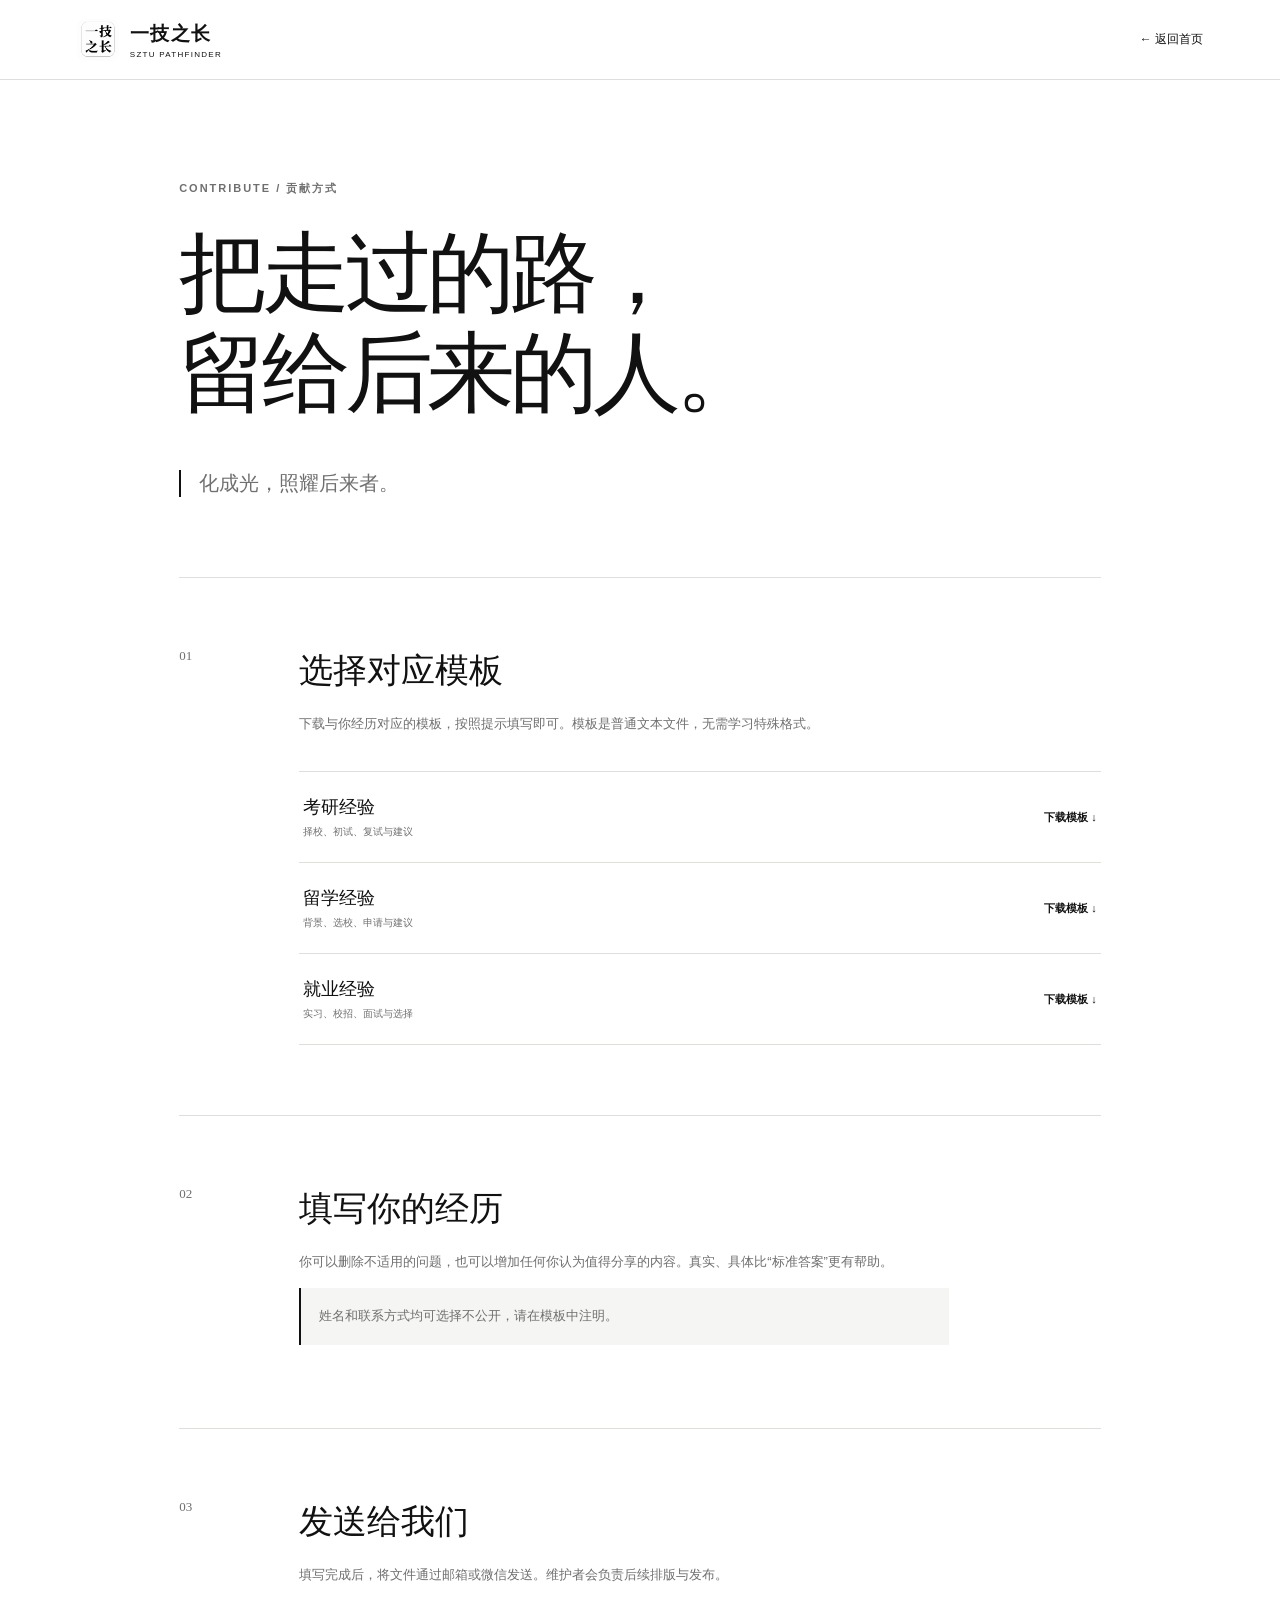
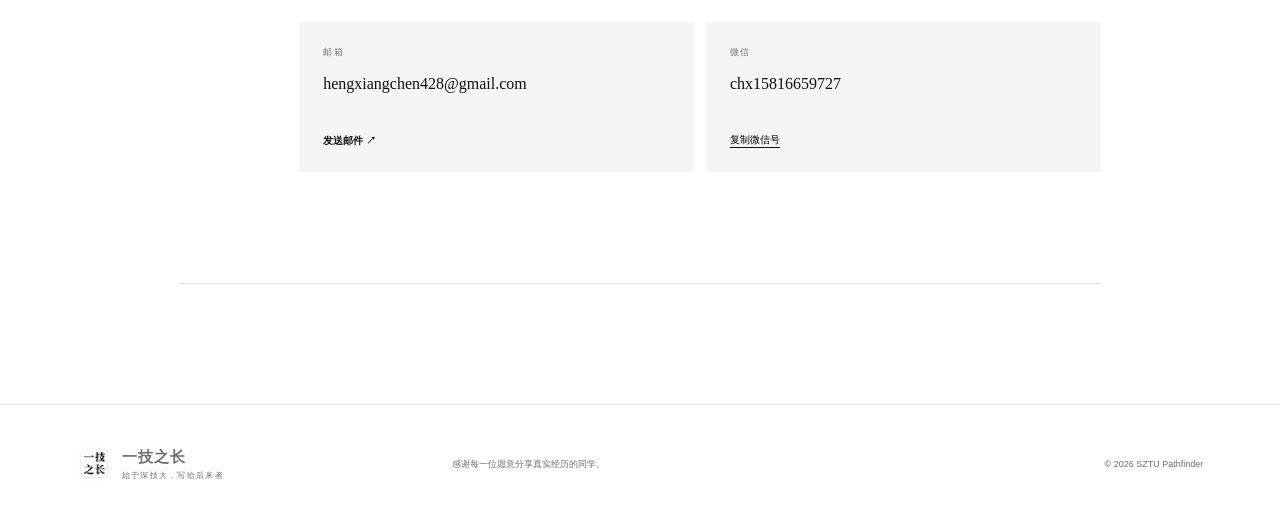
==== contribute.html @ 1d3e6bf2 "initial push" ====
<!doctype html>
<html lang="zh-CN">
<head>
  <meta charset="UTF-8">
  <meta name="viewport" content="width=device-width, initial-scale=1.0">
  <meta name="description" content="向一技之长投稿你的升学或就业经验。">
  <title>分享经验 · 一技之长</title>
  <link rel="stylesheet" href="styles.css">
</head>
<body>
  <header class="site-header">
    <a class="brand" href="index.html" aria-label="返回首页">
      <img class="brand-mark" src="一技之长.png" alt="">
      <span><b>一技之长</b><small>SZTU PATHFINDER</small></span>
    </a>
    <a class="back-link" href="index.html">← 返回首页</a>
  </header>

  <main class="submit-page">
    <section class="submit-intro">
      <p class="section-index">CONTRIBUTE / 贡献方式</p>
      <h1>把走过的路，<br>留给后来的人。</h1>
      <blockquote>化成光，照耀后来者。</blockquote>
    </section>

    <section class="submit-content">
      <div class="submit-step">
        <span>01</span>
        <div>
          <h2>选择对应模板</h2>
          <p>下载与你经历对应的模板，按照提示填写即可。模板是普通文本文件，无需学习特殊格式。</p>
          <div class="template-list">
            <a href="templates/考研经验分享模板.txt" download><span><b>考研经验</b><small>择校、初试、复试与建议</small></span><strong>下载模板 ↓</strong></a>
            <a href="templates/留学经验分享模板.txt" download><span><b>留学经验</b><small>背景、选校、申请与建议</small></span><strong>下载模板 ↓</strong></a>
            <a href="templates/就业经验分享模板.txt" download><span><b>就业经验</b><small>实习、校招、面试与选择</small></span><strong>下载模板 ↓</strong></a>
          </div>
        </div>
      </div>

      <div class="submit-step">
        <span>02</span>
        <div>
          <h2>填写你的经历</h2>
          <p>你可以删除不适用的问题，也可以增加任何你认为值得分享的内容。真实、具体比“标准答案”更有帮助。</p>
          <p class="privacy-note">姓名和联系方式均可选择不公开，请在模板中注明。</p>
        </div>
      </div>

      <div class="submit-step contact-step">
        <span>03</span>
        <div>
          <h2>发送给我们</h2>
          <p>填写完成后，将文件通过邮箱或微信发送。维护者会负责后续排版与发布。</p>
          <div class="contact-options">
            <a href="mailto:hengxiangchen428@gmail.com"><small>邮箱</small><b>hengxiangchen428@gmail.com</b><strong>发送邮件 ↗</strong></a>
            <div><small>微信</small><b>chx15816659727</b><button type="button" id="copy-wechat">复制微信号</button></div>
          </div>
          <p class="copy-status" id="copy-status" role="status" aria-live="polite"></p>
        </div>
      </div>
    </section>
  </main>
  <footer><div class="footer-brand"><img class="brand-mark" src="一技之长.png" alt=""><span><b>一技之长</b><small>始于深技大，写给后来者</small></span></div><p>感谢每一位愿意分享真实经历的同学。</p><p>© 2026 SZTU Pathfinder</p></footer>
  <script>
    const copyButton = document.querySelector('#copy-wechat');
    const copyStatus = document.querySelector('#copy-status');
    copyButton.addEventListener('click', async () => {
      try {
        await navigator.clipboard.writeText('chx15816659727');
        copyStatus.textContent = '微信号已复制。';
      } catch (error) {
        copyStatus.textContent = '请手动复制：chx15816659727';
      }
    });
  </script>
</body>
</html>
---- styles.css ----
:root{--ink:#111;--muted:#6f6f6f;--paper:#fff;--soft:#f5f5f3;--line:#dededb}
*{box-sizing:border-box}html{scroll-behavior:smooth}body{margin:0;background:var(--paper);color:var(--ink);font-family:"Microsoft YaHei","PingFang SC",sans-serif}a{color:inherit;text-decoration:none}button{font:inherit}.site-header{height:80px;padding:0 clamp(22px,6vw,96px);display:flex;align-items:center;justify-content:space-between;border-bottom:1px solid var(--line);position:relative;z-index:10;background:#fff}.brand,.footer-brand{display:flex;align-items:center;gap:11px}.brand-mark{width:42px;height:42px;object-fit:cover;border-radius:9px}.brand b,.footer-brand b{display:block;font-family:serif;font-size:19px;letter-spacing:.08em}.brand small,.footer-brand small{display:block;font-size:8px;letter-spacing:.16em;margin-top:3px}.site-header nav{display:flex;align-items:center;gap:32px;font-size:13px}.site-header nav a{transition:opacity .2s}.site-header nav a:hover{opacity:.5}.nav-cta{color:#fff;background:#111;padding:12px 18px}.menu-button{display:none;background:none;border:0}.hero{min-height:650px;padding:80px clamp(22px,8vw,128px);display:grid;grid-template-columns:1.15fr .65fr;gap:10vw;align-items:center}.eyebrow,.section-index{font-size:11px;letter-spacing:.18em;font-weight:bold}.eyebrow{display:flex;align-items:center;gap:10px}.eyebrow span{width:26px;height:1px;background:#111}h1{font-family:"STSong","SimSun",serif;font-size:clamp(48px,6.2vw,86px);font-weight:500;line-height:1.14;letter-spacing:-.06em;margin:28px 0}h1 em{font-style:normal}.lead{max-width:600px;font-size:16px;line-height:1.95;color:var(--muted)}.hero-actions{display:flex;align-items:center;gap:28px;margin-top:38px}.primary-button{display:inline-flex;align-items:center;justify-content:space-between;gap:38px;min-width:170px;padding:16px 19px;background:#111;color:#fff;font-size:13px;font-weight:bold}.record-count{font-size:11px;color:var(--muted)}.record-count b{font-family:Georgia,serif;font-size:20px;color:#111;margin-right:4px}.hero-visual{align-self:stretch;display:flex;flex-direction:column;justify-content:center}.hero-visual img{width:min(100%,330px);aspect-ratio:1;object-fit:cover;border-radius:22%;filter:grayscale(1)}.hero-visual p{font:14px/1.7 serif;margin:22px 0 0;padding-top:18px;border-top:1px solid var(--line)}.hero-visual p span{display:block;font:8px sans-serif;letter-spacing:.2em;color:var(--muted);margin-bottom:8px}.paths,.stories{padding:95px clamp(22px,8vw,128px)}.paths{background:var(--soft)}.section-heading{display:flex;align-items:end;justify-content:space-between;margin-bottom:42px}.section-heading h2{font-family:"STSong","SimSun",serif;font-size:clamp(34px,4vw,48px);font-weight:500;margin:10px 0 0}.section-heading>p{max-width:310px;font-size:12px;line-height:1.8;color:var(--muted)}.section-index{color:var(--muted)}.path-grid{display:grid;grid-template-columns:repeat(3,1fr);border-top:1px solid #aaa}.path-card{min-height:315px;padding:25px 28px;position:relative;display:flex;flex-direction:column;border-right:1px solid #c9c9c6;transition:background .2s}.path-card:first-child{border-left:1px solid #c9c9c6}.path-card:hover{background:#fff}.path-number{font:11px Georgia,serif;color:var(--muted)}.path-icon{display:grid;place-items:center;width:64px;height:64px;border:1px solid #aaa;border-radius:50%;font:27px serif;margin:auto}.path-card h3{font:25px serif;margin:0 0 8px}.path-card p{font-size:12px;color:var(--muted);margin:0}.path-card b{position:absolute;right:28px;bottom:26px;font-size:10px}.stories{background:#fff}.filters{display:flex;gap:4px}.filters button{border:1px solid var(--line);background:transparent;padding:8px 16px;cursor:pointer;font-size:11px}.filters button.active{background:#111;color:#fff}.story-grid{display:grid;grid-template-columns:1.2fr 1fr 1fr;border-top:1px solid var(--line);border-left:1px solid var(--line)}.story-card{border-right:1px solid var(--line);border-bottom:1px solid var(--line);padding:25px;min-height:370px;display:flex;flex-direction:column;background:#fff;transition:background .2s}.story-card:hover{background:var(--soft)}.card-top{display:flex;justify-content:space-between;font-size:9px;color:var(--muted)}.tag{color:#111;font-weight:bold}.story-card h3{font:23px/1.5 serif;margin:42px 0 16px}.story-card p{font-size:12px;line-height:1.8;color:var(--muted)}.profile{display:flex;align-items:center;gap:10px;margin-top:auto;padding-top:20px;border-top:1px solid var(--line)}.avatar{width:34px;height:34px;border-radius:50%;display:grid;place-items:center;background:#222;color:#fff}.blue-avatar,.green-avatar{background:#555}.profile b,.profile small{display:block}.profile b{font-size:11px}.profile small{font-size:9px;color:var(--muted);margin-top:4px}.arrow{margin-left:auto}.more-button{display:block;margin:32px auto 0;padding:13px 22px;background:#fff;border:1px solid #111;cursor:pointer}.empty-state{text-align:center;padding:50px}.manifesto{padding:105px 15%;background:#111;color:#fff;display:flex;align-items:end;justify-content:space-between}.manifesto>p{font:clamp(35px,5vw,62px)/1.42 serif;margin:0}.manifesto div{text-align:right;font-size:10px;letter-spacing:.1em;color:#aaa}.manifesto div span,.manifesto div b{display:block}.manifesto div b{margin-top:6px;color:#fff}.contribute{padding:95px clamp(22px,8vw,128px);background:var(--soft);display:grid;grid-template-columns:1.1fr .9fr;gap:9vw}.contribute h2{font:clamp(36px,4.5vw,56px)/1.35 serif;margin:15px 0}.contribute-copy p{font-size:13px;line-height:1.9;color:var(--muted)}.primary-button.light{margin:18px 0}.contribute-copy small{display:block;color:var(--muted)}footer{padding:42px clamp(22px,6vw,96px);display:grid;grid-template-columns:1fr 1fr 1fr;align-items:center;border-top:1px solid var(--line);font-size:9px;color:var(--muted)}footer>p:last-child{text-align:right}.footer-brand .brand-mark{width:34px;height:34px;border-radius:7px}.footer-brand b{font-size:15px}.footer-brand small{font-size:8px}.story-card[hidden]{display:none}
@media(max-width:800px){.site-header{height:70px}.menu-button{display:block}.site-header nav{display:none;position:absolute;top:70px;left:0;right:0;padding:22px;background:#fff;border-bottom:1px solid var(--line);flex-direction:column;align-items:stretch}.site-header nav.open{display:flex}.hero{grid-template-columns:1fr;padding-top:55px;gap:55px}.hero-visual{align-items:flex-start}.hero-visual img{width:210px}.path-grid,.story-grid{grid-template-columns:1fr}.path-card{min-height:250px;border-left:1px solid #c9c9c6;border-bottom:1px solid #c9c9c6}.section-heading{align-items:start;flex-direction:column;gap:24px}.story-heading{margin-bottom:28px}.filters{flex-wrap:wrap}.manifesto{padding:75px 24px;display:block}.manifesto div{text-align:left;margin-top:42px}.contribute{grid-template-columns:1fr}.hero-actions{align-items:flex-start;flex-direction:column}.paths,.stories{padding-top:70px;padding-bottom:70px}footer{grid-template-columns:1fr;gap:24px}footer>p:last-child{text-align:left}}
@media(prefers-reduced-motion:reduce){html{scroll-behavior:auto}}
.back-link{font-size:12px}.submit-page{padding:90px clamp(22px,14vw,220px) 120px}.submit-intro{padding-bottom:80px;border-bottom:1px solid var(--line)}.submit-intro h1{font-size:clamp(48px,7vw,88px);margin-bottom:45px}.submit-intro blockquote{margin:0;padding-left:18px;border-left:2px solid #111;font:20px serif;color:var(--muted)}.submit-content{max-width:980px}.submit-step{display:grid;grid-template-columns:90px 1fr;gap:30px;padding:70px 0;border-bottom:1px solid var(--line)}.submit-step>span{font:13px Georgia,serif;color:var(--muted)}.submit-step h2{font:34px serif;margin:0 0 18px}.submit-step p{font-size:13px;line-height:1.9;color:var(--muted);max-width:650px}.template-list{margin-top:35px;border-top:1px solid var(--line)}.template-list a{display:flex;align-items:center;justify-content:space-between;padding:23px 4px;border-bottom:1px solid var(--line);transition:padding .2s,background .2s}.template-list a:hover{padding-left:16px;padding-right:16px;background:var(--soft)}.template-list b,.template-list small{display:block}.template-list b{font:18px serif}.template-list small{font-size:10px;color:var(--muted);margin-top:6px}.template-list strong{font-size:11px}.privacy-note{padding:16px 18px;border-left:2px solid #111;background:var(--soft)}.contact-options{display:grid;grid-template-columns:1fr 1fr;gap:12px;margin-top:35px}.contact-options>a,.contact-options>div{min-height:150px;padding:24px;background:var(--soft);display:flex;flex-direction:column;align-items:flex-start}.contact-options small{font-size:9px;letter-spacing:.15em;color:var(--muted)}.contact-options b{font:16px serif;margin:16px 0 auto;word-break:break-all}.contact-options strong,.contact-options button{font-size:10px}.contact-options button{padding:0;border:0;border-bottom:1px solid #111;background:none;cursor:pointer}.copy-status{min-height:20px;margin-top:10px!important;font-size:11px!important}
@media(max-width:800px){.submit-page{padding-top:60px;padding-bottom:80px}.submit-intro{padding-bottom:55px}.submit-step{grid-template-columns:1fr;gap:18px;padding:50px 0}.submit-step h2{font-size:29px}.contact-options{grid-template-columns:1fr}.template-list a{gap:20px}.template-list strong{white-space:nowrap}}
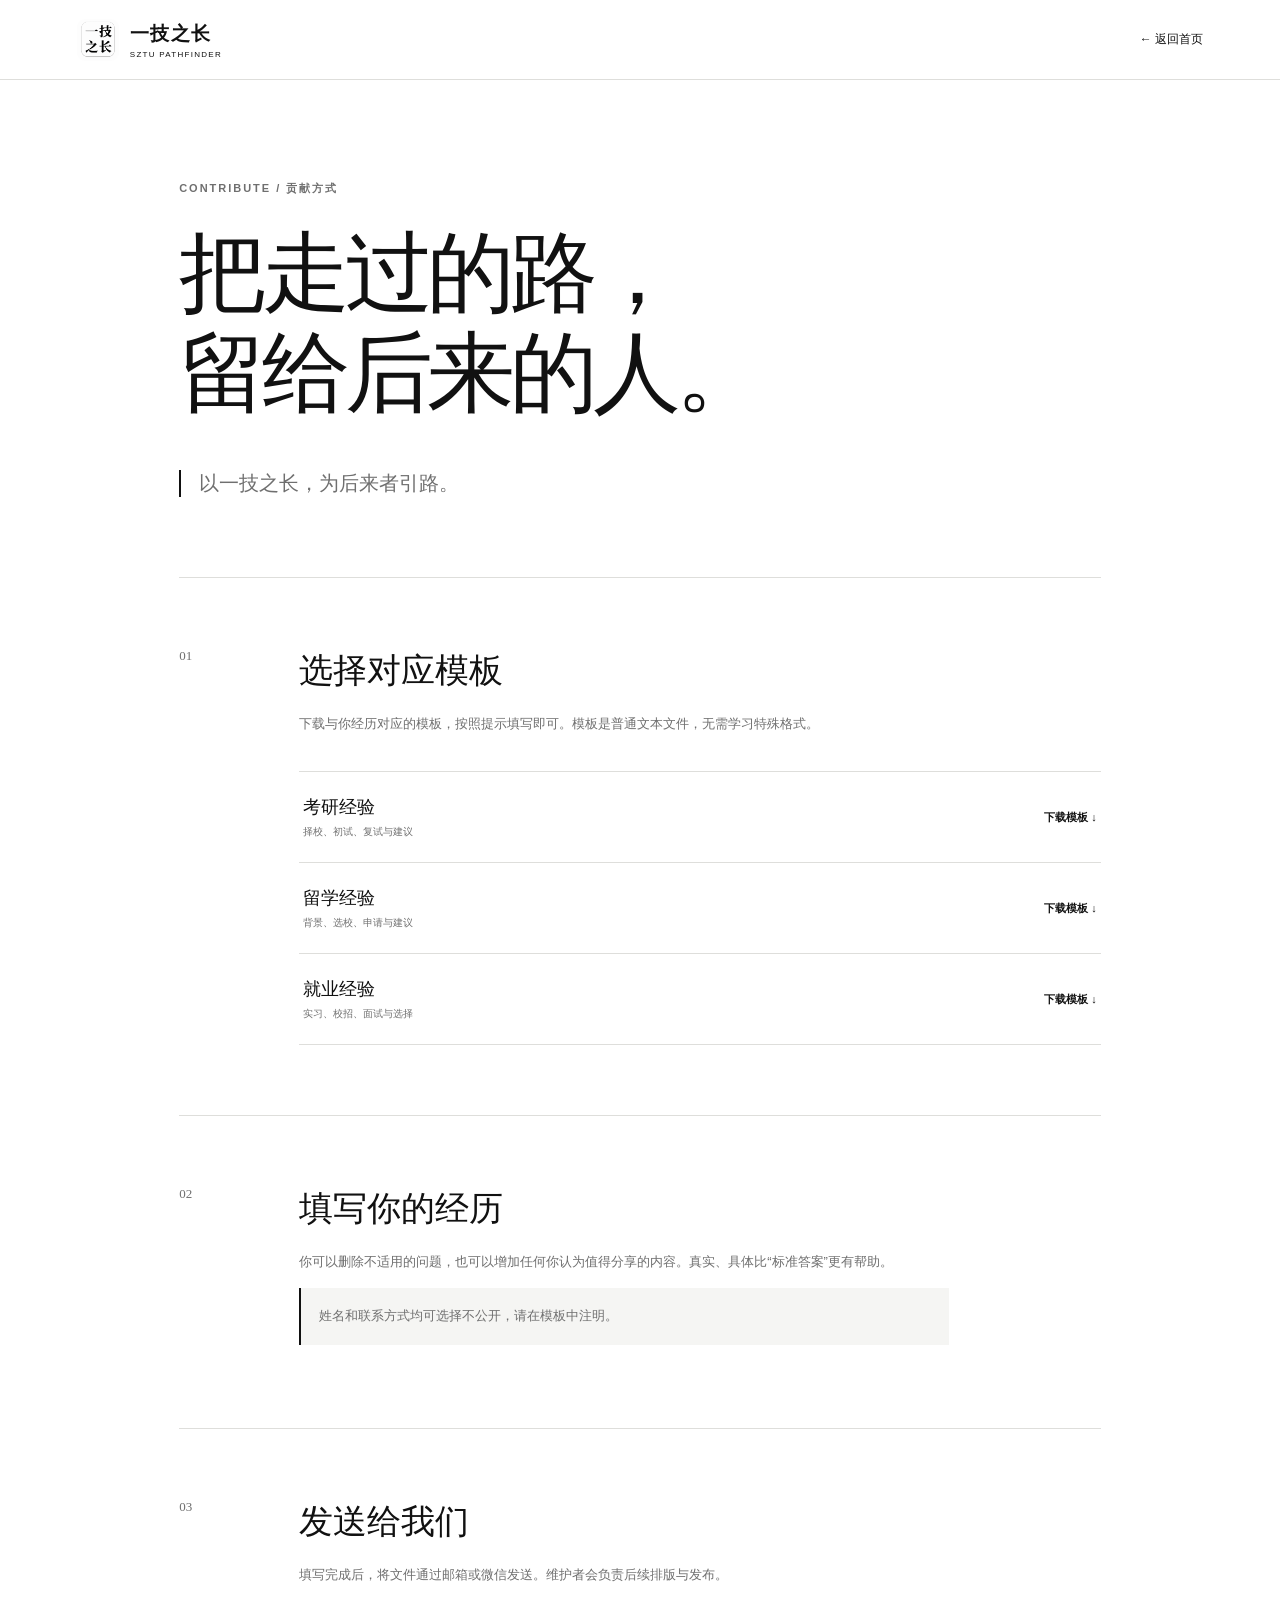
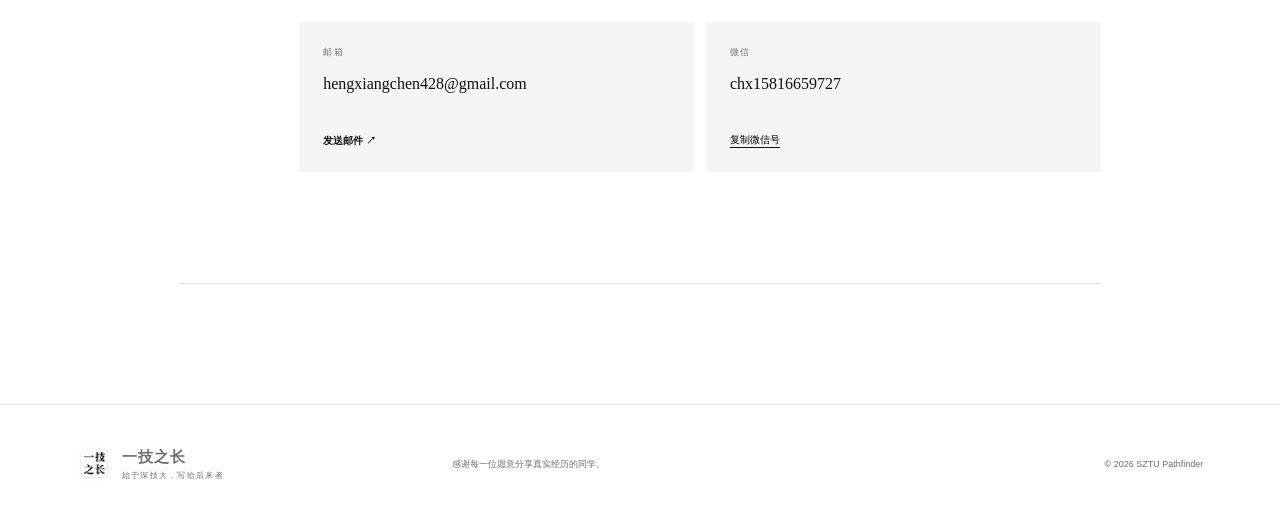
==== commit 86392160: "initial push" ====
--- a/contribute.html
+++ b/contribute.html
@@ -20,7 +20,7 @@
     <section class="submit-intro">
       <p class="section-index">CONTRIBUTE / 贡献方式</p>
       <h1>把走过的路，<br>留给后来的人。</h1>
-      <blockquote>化成光，照耀后来者。</blockquote>
+      <blockquote>以一技之长，为后来者引路。</blockquote>
     </section>
 
     <section class="submit-content">
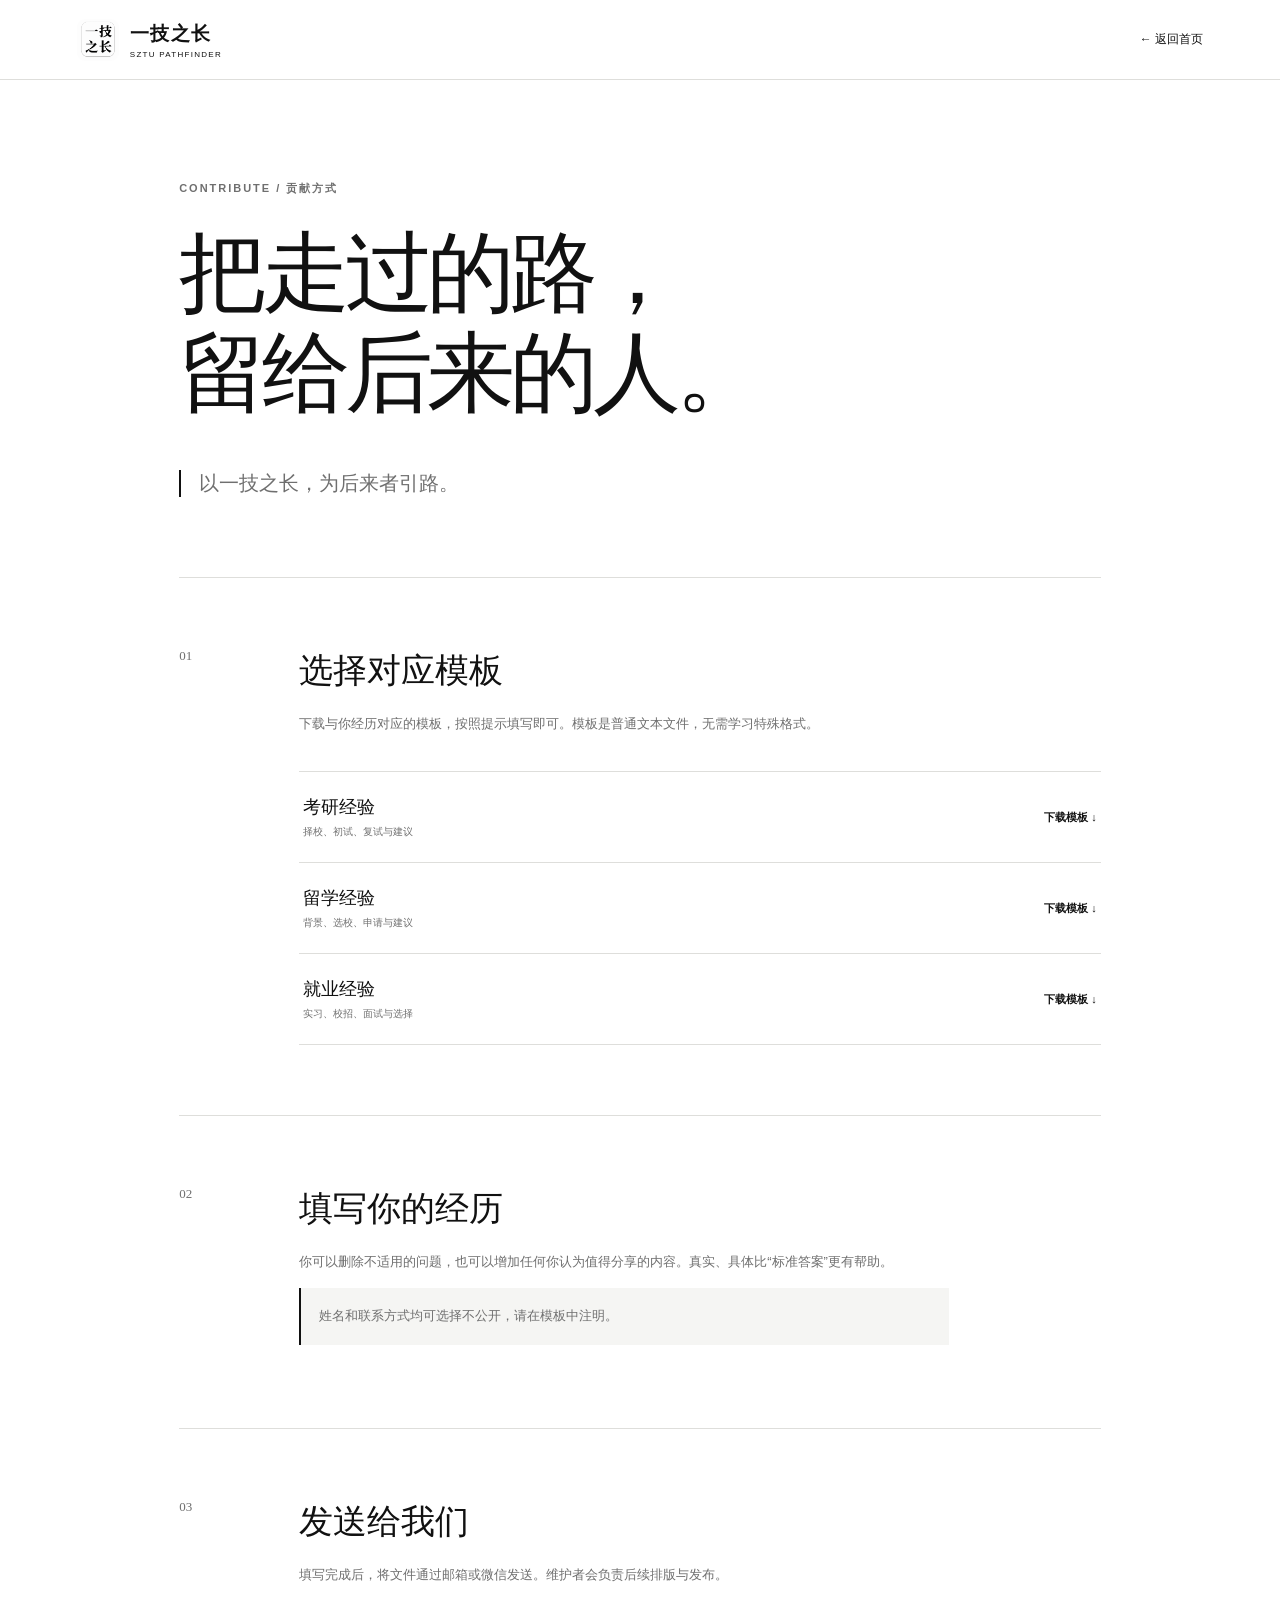
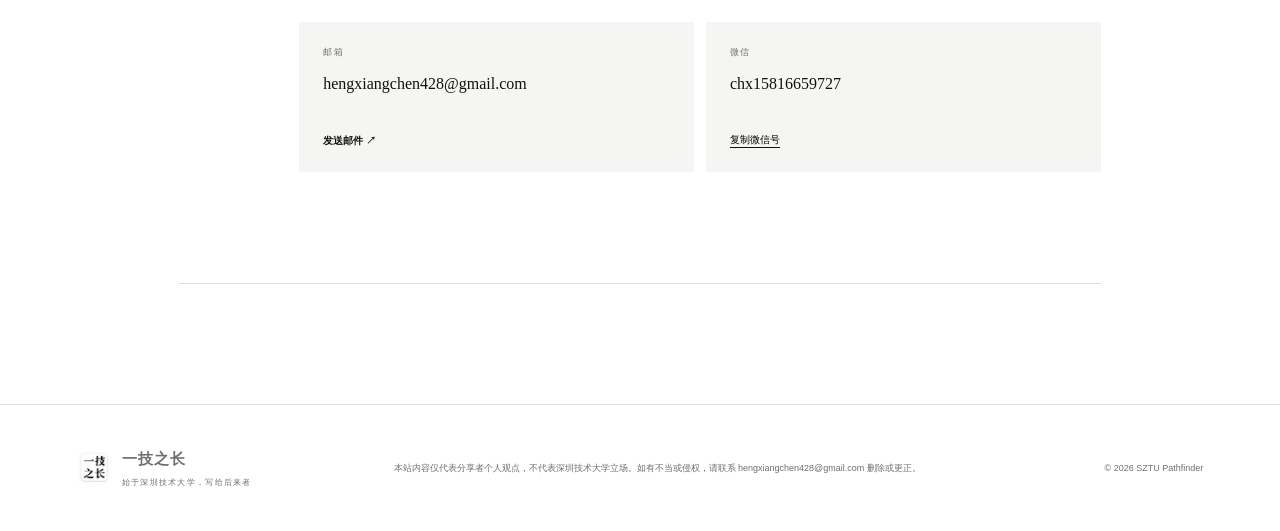
==== commit 98d3a465: "update" ====
--- a/contribute.html
+++ b/contribute.html
@@ -60,7 +60,7 @@
       </div>
     </section>
   </main>
-  <footer><div class="footer-brand"><img class="brand-mark" src="一技之长.png" alt=""><span><b>一技之长</b><small>始于深技大，写给后来者</small></span></div><p>感谢每一位愿意分享真实经历的同学。</p><p>© 2026 SZTU Pathfinder</p></footer>
+  <footer><div class="footer-brand"><img class="brand-mark" src="一技之长.png" alt=""><span><b>一技之长</b><small>始于深圳技术大学，写给后来者</small></span></div><p>本站内容仅代表分享者个人观点，不代表深圳技术大学立场。如有不当或侵权，请联系 hengxiangchen428@gmail.com 删除或更正。</p><p>© 2026 SZTU Pathfinder</p></footer>
   <script>
     const copyButton = document.querySelector('#copy-wechat');
     const copyStatus = document.querySelector('#copy-status');
--- a/styles.css
+++ b/styles.css
@@ -4,3 +4,7 @@
 @media(prefers-reduced-motion:reduce){html{scroll-behavior:auto}}
 .back-link{font-size:12px}.submit-page{padding:90px clamp(22px,14vw,220px) 120px}.submit-intro{padding-bottom:80px;border-bottom:1px solid var(--line)}.submit-intro h1{font-size:clamp(48px,7vw,88px);margin-bottom:45px}.submit-intro blockquote{margin:0;padding-left:18px;border-left:2px solid #111;font:20px serif;color:var(--muted)}.submit-content{max-width:980px}.submit-step{display:grid;grid-template-columns:90px 1fr;gap:30px;padding:70px 0;border-bottom:1px solid var(--line)}.submit-step>span{font:13px Georgia,serif;color:var(--muted)}.submit-step h2{font:34px serif;margin:0 0 18px}.submit-step p{font-size:13px;line-height:1.9;color:var(--muted);max-width:650px}.template-list{margin-top:35px;border-top:1px solid var(--line)}.template-list a{display:flex;align-items:center;justify-content:space-between;padding:23px 4px;border-bottom:1px solid var(--line);transition:padding .2s,background .2s}.template-list a:hover{padding-left:16px;padding-right:16px;background:var(--soft)}.template-list b,.template-list small{display:block}.template-list b{font:18px serif}.template-list small{font-size:10px;color:var(--muted);margin-top:6px}.template-list strong{font-size:11px}.privacy-note{padding:16px 18px;border-left:2px solid #111;background:var(--soft)}.contact-options{display:grid;grid-template-columns:1fr 1fr;gap:12px;margin-top:35px}.contact-options>a,.contact-options>div{min-height:150px;padding:24px;background:var(--soft);display:flex;flex-direction:column;align-items:flex-start}.contact-options small{font-size:9px;letter-spacing:.15em;color:var(--muted)}.contact-options b{font:16px serif;margin:16px 0 auto;word-break:break-all}.contact-options strong,.contact-options button{font-size:10px}.contact-options button{padding:0;border:0;border-bottom:1px solid #111;background:none;cursor:pointer}.copy-status{min-height:20px;margin-top:10px!important;font-size:11px!important}
 @media(max-width:800px){.submit-page{padding-top:60px;padding-bottom:80px}.submit-intro{padding-bottom:55px}.submit-step{grid-template-columns:1fr;gap:18px;padding:50px 0}.submit-step h2{font-size:29px}.contact-options{grid-template-columns:1fr}.template-list a{gap:20px}.template-list strong{white-space:nowrap}}
+.article-page{padding:90px clamp(22px,14vw,220px) 120px}.article-header{max-width:980px;padding-bottom:55px;border-bottom:1px solid var(--line)}.article-header h1{font-size:clamp(40px,5.5vw,72px);max-width:1000px}.article-meta{display:flex;gap:28px;font-size:12px;color:var(--muted)}.article-meta span+span{padding-left:28px;border-left:1px solid var(--line)}.article-body{max-width:980px;padding-top:35px}.source-note,.raw-link{font-size:11px;color:var(--muted)}#story-content{display:block;width:100%;height:75vh;min-height:720px;margin:28px 0;border:1px solid var(--line);background:#fff}.raw-link a{border-bottom:1px solid #aaa}
+@media(max-width:800px){.article-page{padding-top:55px;padding-bottom:80px}.article-meta{flex-direction:column;gap:8px}.article-meta span+span{padding:0;border:0}#story-content{min-height:620px;height:70vh}}
+footer{grid-template-columns:.8fr 1.6fr .6fr;gap:35px;line-height:1.7}
+@media(max-width:800px){footer{grid-template-columns:1fr;gap:24px}}
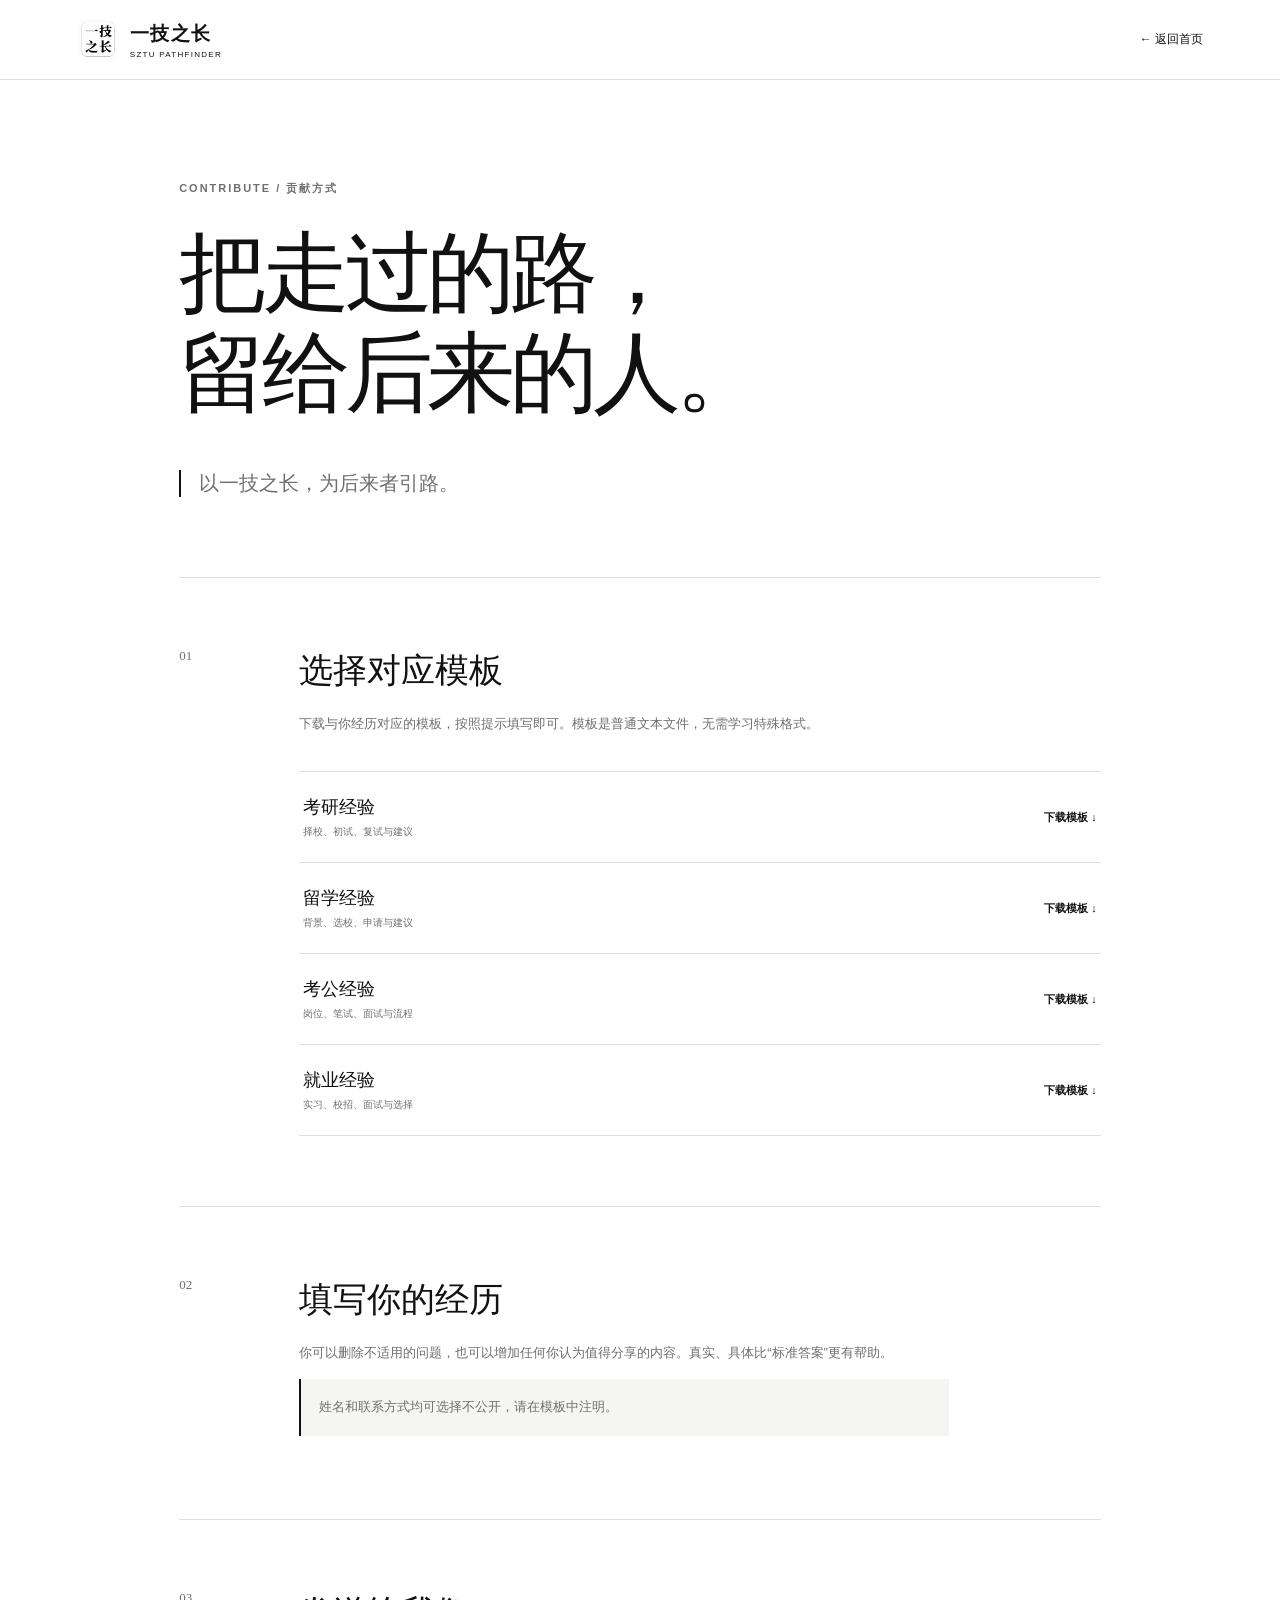
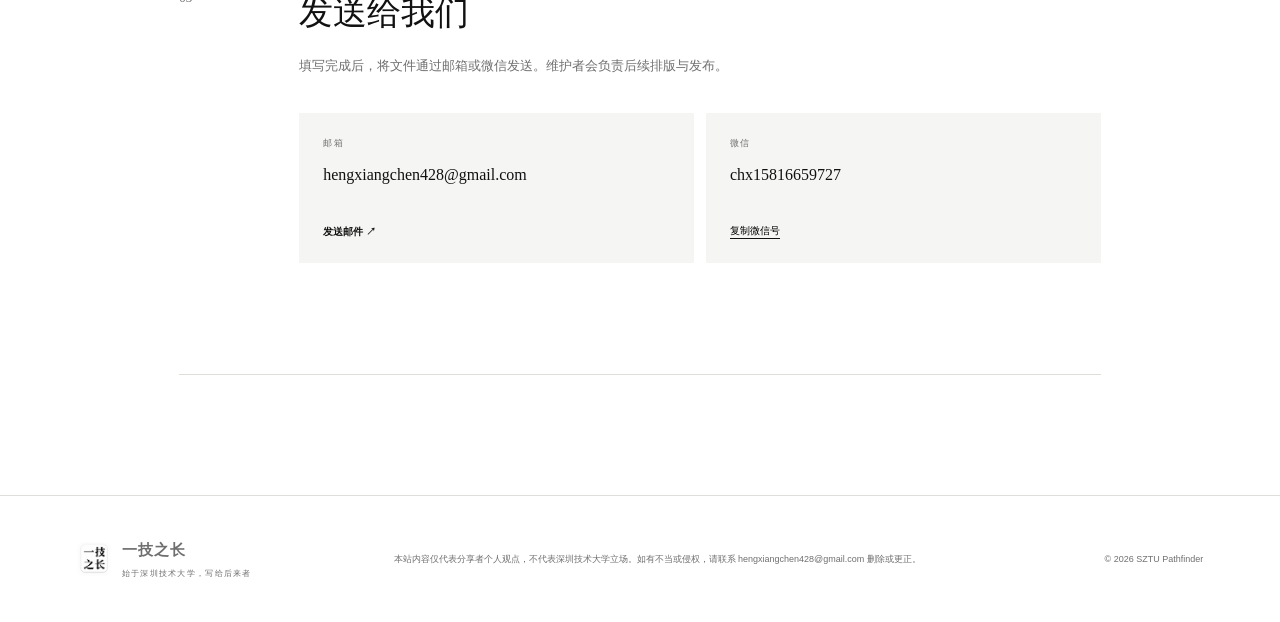
==== commit 09c476da: "update" ====
--- a/contribute.html
+++ b/contribute.html
@@ -32,6 +32,7 @@
           <div class="template-list">
             <a href="templates/考研经验分享模板.txt" download><span><b>考研经验</b><small>择校、初试、复试与建议</small></span><strong>下载模板 ↓</strong></a>
             <a href="templates/留学经验分享模板.txt" download><span><b>留学经验</b><small>背景、选校、申请与建议</small></span><strong>下载模板 ↓</strong></a>
+            <a href="templates/考公经验分享模板.txt" download><span><b>考公经验</b><small>岗位、笔试、面试与流程</small></span><strong>下载模板 ↓</strong></a>
             <a href="templates/就业经验分享模板.txt" download><span><b>就业经验</b><small>实习、校招、面试与选择</small></span><strong>下载模板 ↓</strong></a>
           </div>
         </div>
--- a/styles.css
+++ b/styles.css
@@ -8,3 +8,6 @@
 @media(max-width:800px){.article-page{padding-top:55px;padding-bottom:80px}.article-meta{flex-direction:column;gap:8px}.article-meta span+span{padding:0;border:0}#story-content{min-height:620px;height:70vh}}
 footer{grid-template-columns:.8fr 1.6fr .6fr;gap:35px;line-height:1.7}
 @media(max-width:800px){footer{grid-template-columns:1fr;gap:24px}}
+.path-grid{grid-template-columns:repeat(4,1fr)}
+@media(max-width:1100px) and (min-width:801px){.path-grid{grid-template-columns:repeat(2,1fr)}.path-card{border-bottom:1px solid #c9c9c6}.path-card:nth-child(odd){border-left:1px solid #c9c9c6}}
+@media(max-width:800px){.path-grid{grid-template-columns:1fr}}
